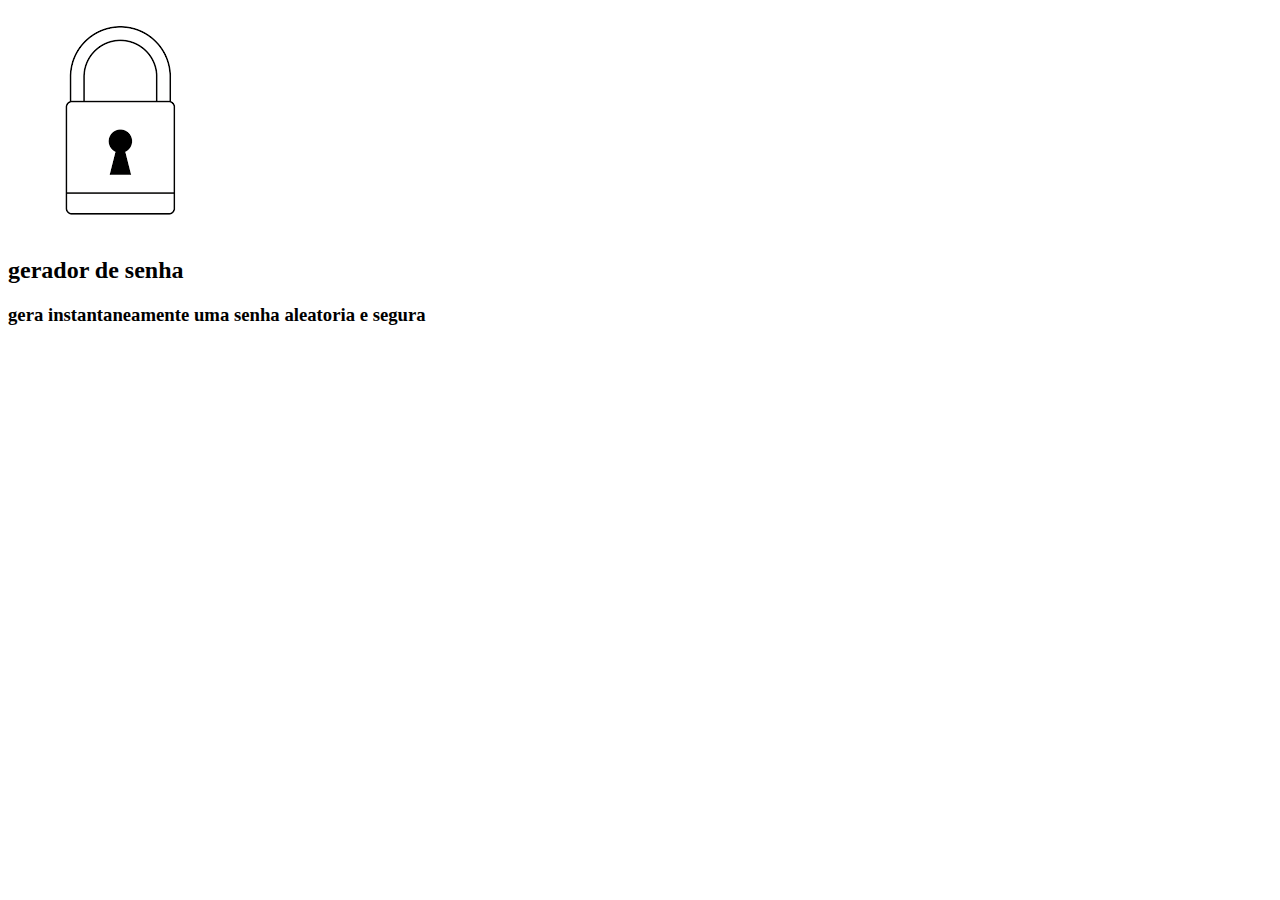
==== projeto senha-paulinho/index.html @ af6ddb32 "Add files via upload" ====
<!DOCTYPE html>
<html lang="pt-Br">
<head>
    <meta charset="UTF-8">
    <meta name="viewport" content="width=device-width, initial-scale=1.0">
    <title>gerador de senha</title>
</head>
<body>
   <img src="images.png" alt="cadeado">
   <h2 class="titulo-principal">gerador de senha</h2>
   <h3 class="titulo-secundario">gera instantaneamente uma senha aleatoria e segura</h3>
</body>
</html>
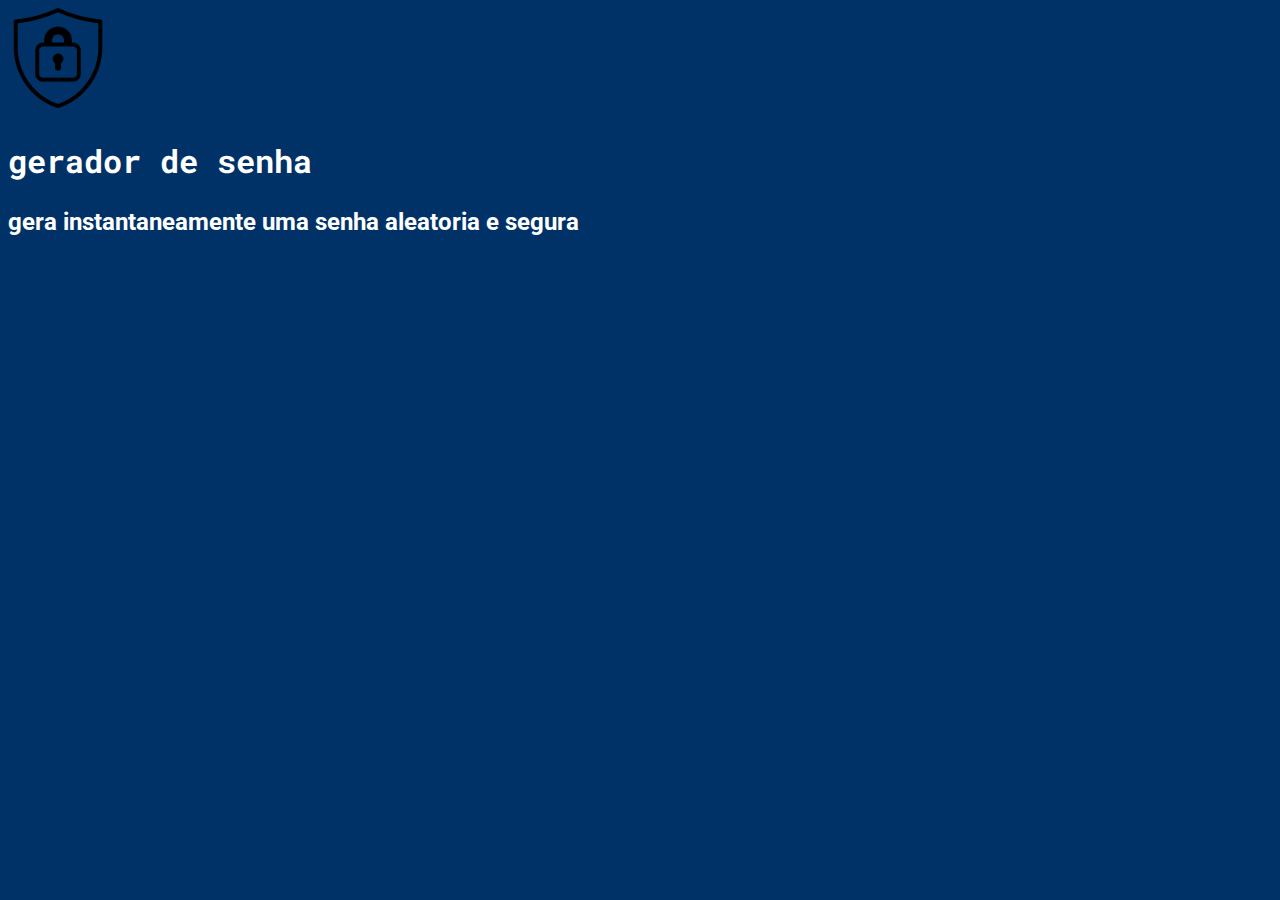
==== commit 37692eaa: "Add files via upload" ====
--- a/projeto senha-paulinho/index.html
+++ b/projeto senha-paulinho/index.html
@@ -4,9 +4,10 @@
     <meta charset="UTF-8">
     <meta name="viewport" content="width=device-width, initial-scale=1.0">
     <title>gerador de senha</title>
+  <link rel="stylesheet" href="style.css">
 </head>
 <body>
-   <img src="images.png" alt="cadeado">
+   <img src="escudo-de-seguranca.png" alt="cadeado" width="100">
    <h2 class="titulo-principal">gerador de senha</h2>
    <h3 class="titulo-secundario">gera instantaneamente uma senha aleatoria e segura</h3>
 </body>
--- a/projeto senha-paulinho/style.css
+++ b/projeto senha-paulinho/style.css
@@ -0,0 +1,26 @@
+@import url('https://fonts.googleapis.com/css2?family=Roboto&family=Roboto+Mono&display=swap');
+
+:root{
+    --branco: white;
+    --cor-de-fundo: #003268;
+    --fundo-senha: #00244D;
+    --fundo-texto: #001E40;
+    --borda: #0075FF;
+    --roboto: 'Roboto', sans-serif;
+    --roboto-mono: 'Roboto Mono', monospace;
+}
+
+body{
+    color: var(--branco);
+    background-color: var(--cor-de-fundo);
+    font-family: var(--roboto);
+}
+
+.titulo-principal{
+    font-family: var(--roboto-mono);
+    font-size: 32px;
+}
+
+.titulo-secundario{
+    font-size: 24px;
+}
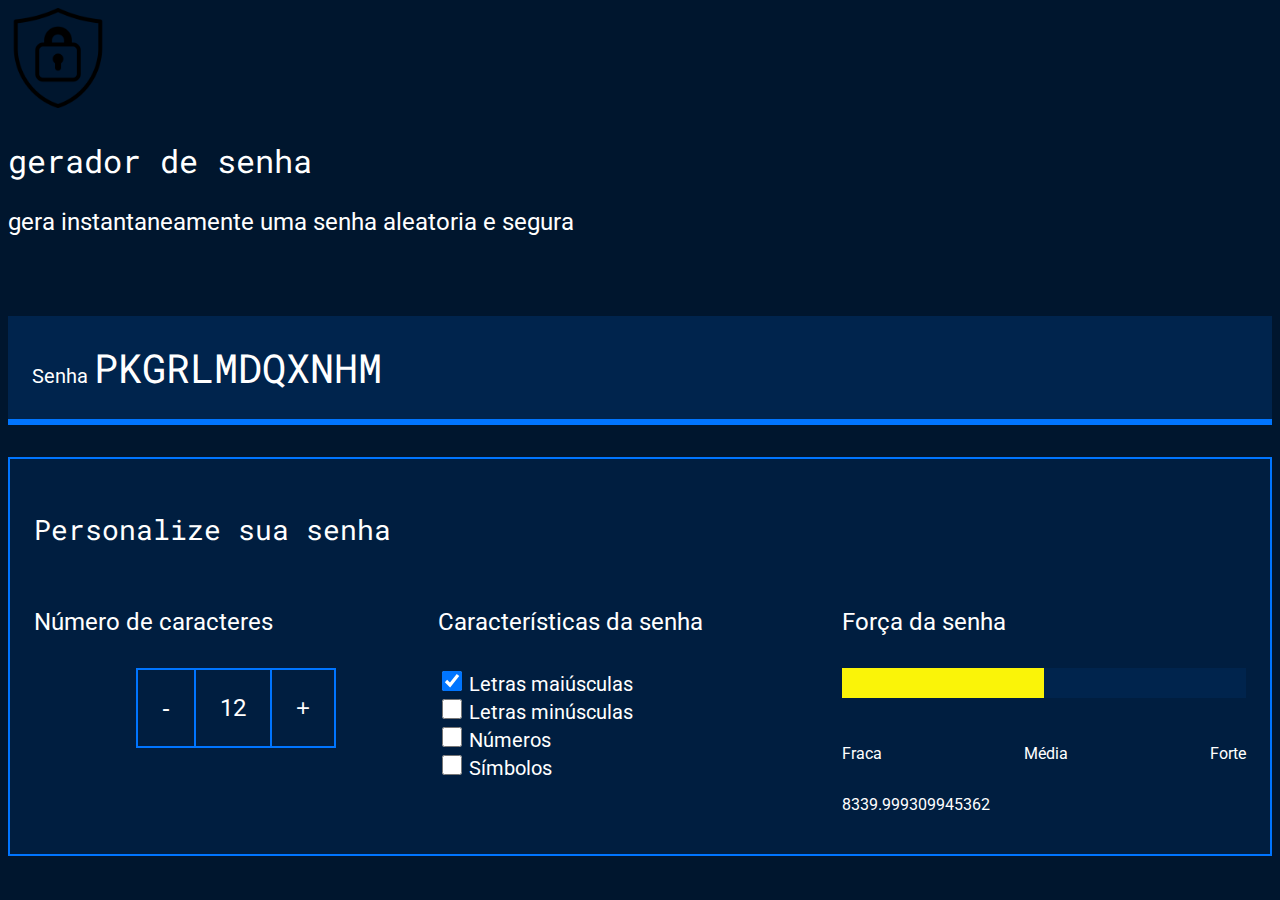
==== commit 769c4e94: "Add files via upload" ====
--- a/projeto senha-paulinho/index.html
+++ b/projeto senha-paulinho/index.html
@@ -11,4 +11,55 @@
    <h2 class="titulo-principal">gerador de senha</h2>
    <h3 class="titulo-secundario">gera instantaneamente uma senha aleatoria e segura</h3>
 </body>
+</html>
+     <div class="conteudo-senha">
+  <label for="senha">Senha</label>
+  <input name="senha" type="text" id="campo-senha" readonly>
+</div>
+<div class="parametro">
+  <h3 class="parametro-titulo">Personalize sua senha</h3>
+  <div class="parametro-coluna__senha">
+      <div class="parametro-senha">
+          <h4 class="parametro-senha__titulo">Número de caracteres</h4>
+          <div class="parametro-senha-botoes">
+              <button class="parametro-senha__botao">-</button>
+              <p class="parametro-senha__texto">12</p>
+              <button class="parametro-senha__botao">+</button>
+          </div>
+      </div>               
+      <div class="parametro-senha">
+          <h4 class="parametro-senha__titulo">Características da senha</h4>
+          <div class="parametro-senha-checkbox">
+              <input name="maiusculo" type="checkbox" class="checkbox" checked>
+              <label for="maiusculo">Letras maiúsculas</label>
+          </div>
+          <div class="parametro-senha-checkbox">
+              <input name="minusculo" type="checkbox" class="checkbox">
+              <label for="minusculo">Letras minúsculas</label>
+          </div>
+          <div class="parametro-senha-checkbox">
+              <input name="numero" type="checkbox" class="checkbox">
+              <label for="numero">Números</label>
+          </div>
+          <div class="parametro-senha-checkbox">
+              <input name="simbolo" type="checkbox" class="checkbox">
+              <label for="simbolo">Símbolos</label>
+          </div>
+      </div>
+      <div class="parametro-senha">
+          <h4 class="parametro-senha__titulo">Força da senha</h4>
+          <div class="barra"></div>
+          <div class="forca fraca"></div>
+          <div class="parametro-senha-textos">
+              <p>Fraca</p>
+              <p>Média</p>
+              <p>Forte</p>
+          </div>
+          <p class="entropia"></p>
+      </div>
+  </div>
+</div>
+</section>
+<script src="main.js"></script>
+</body> 
 </html>--- a/projeto senha-paulinho/style.css
+++ b/projeto senha-paulinho/style.css
@@ -2,12 +2,16 @@
 
 :root{
     --branco: white;
-    --cor-de-fundo: #003268;
+    --cor-de-fundo: #00162E;
     --fundo-senha: #00244D;
     --fundo-texto: #001E40;
     --borda: #0075FF;
     --roboto: 'Roboto', sans-serif;
     --roboto-mono: 'Roboto Mono', monospace;
+}
+
+*{
+    font-weight: 400;
 }
 
 body{
@@ -24,3 +28,125 @@
 .titulo-secundario{
     font-size: 24px;
 }
+
+.conteudo-titulo{
+    text-align: center;
+    margin-top: 80px;
+}
+
+.conteudo-senha{
+    margin-top: 80px; 
+    background: var(--fundo-senha);
+    padding: 24px;
+    border-bottom: 6px solid var(--borda);
+}
+
+#campo-senha{
+    background-color: var(--fundo-senha);
+    border: none;
+    color: var(--branco);
+    font-family: var(--roboto-mono);
+    font-size: 40px;
+    width: 70%;
+}
+
+#campo-senha:focus{
+    outline: none;
+}
+
+.conteudo{
+    max-width: 1200px;
+    margin: 0 auto;
+}
+
+.parametro{
+    background-color: var(--fundo-texto);
+    border: 2px solid var(--borda);
+    margin-top: 32px;
+    padding: 24px;
+}
+
+.parametro-titulo{
+    font-family: var(--roboto-mono);
+    font-size: 28px;
+}
+
+.parametro-senha__titulo{
+    font-size:24px;
+}
+
+.parametro-coluna__senha{
+    display: flex;
+    flex-direction: column;
+    justify-content: center;
+}
+.parametro-senha{
+    width: 50%;
+    margin: 0 auto;
+}
+
+.parametro-senha-botoes{
+    display: flex;
+    justify-content: center;
+}
+
+.parametro-senha__botao{
+    background-color: var(--fundo-texto);
+    color: var(--branco);
+    border: 2px solid var(--borda);
+    padding: 24px;
+    font-size: 24px;
+    cursor: pointer;
+}
+.parametro-senha__texto{
+    padding: 24px;
+    border-top: 2px solid var(--borda);
+    border-bottom: 2px solid var(--borda);
+    margin: 0;
+    font-size: 24px;
+}
+
+label{
+    font-size: 20px;
+}
+
+.checkbox{
+    width: 20px;
+    height: 20px;
+    cursor: pointer;
+}
+
+.barra{
+    background-color: var(--fundo-senha);
+    height: 30px;
+    width: 100%;
+}
+.forca{
+    height: 30px;
+    position: relative;
+    bottom: 30px;
+}
+.fraca{
+    width: 25%;
+    background-color: #E71B32; 
+}
+.media{
+    background-color: #FAF408;
+    width: 50%;
+}
+.forte{
+    background-color: #00FF85;
+    width: 100%;
+}
+
+.parametro-senha-textos{
+    display: flex;
+    justify-content: space-between;
+}
+
+
+@media screen and (min-width: 768px) {
+    .parametro-coluna__senha{
+        flex-direction: row;
+    }
+}